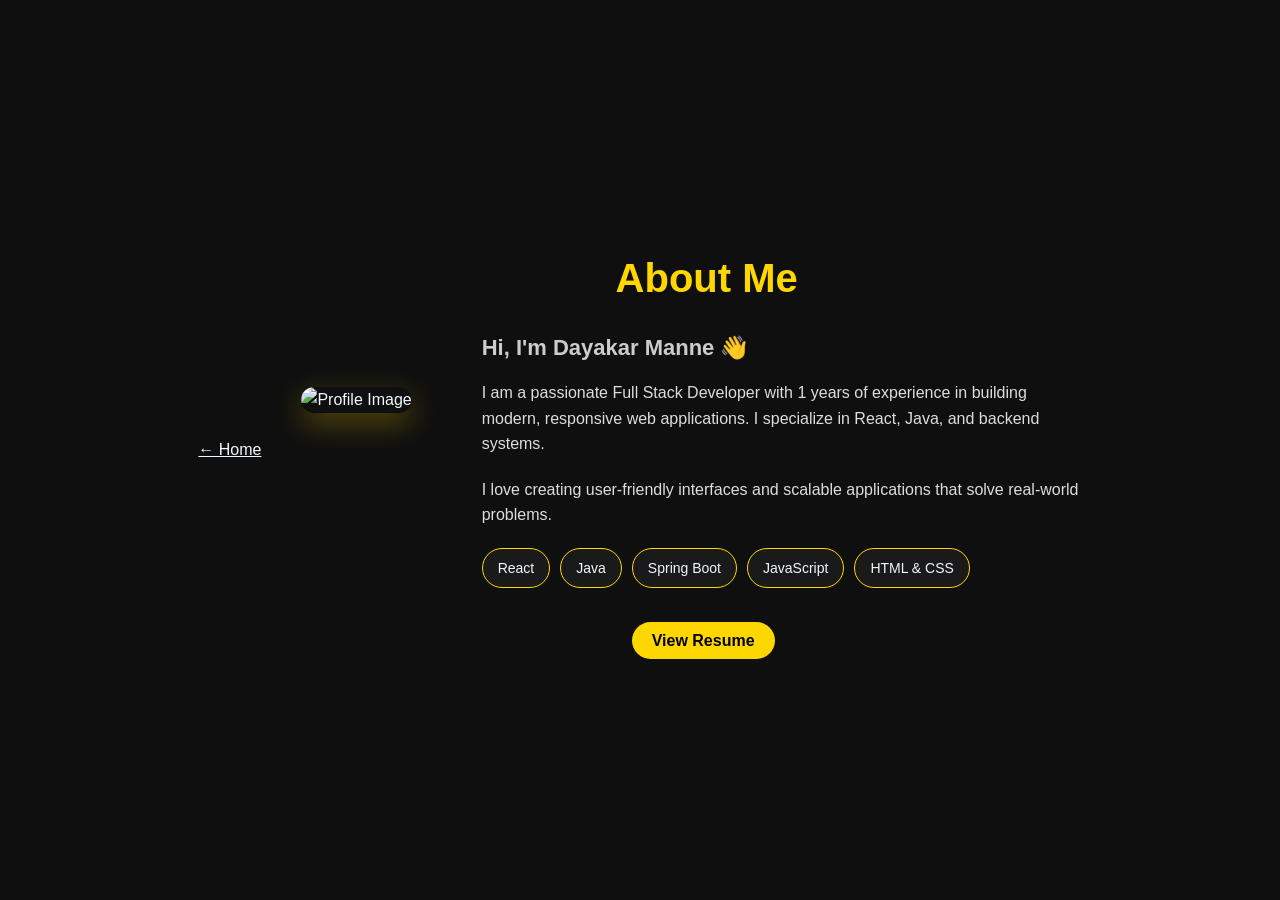
==== about.html @ b85f764d "Add About and Contact pages with styling and functionality" ====
<!DOCTYPE html>
<html lang="en">
<head>
  <meta charset="UTF-8">
  <meta name="viewport" content="width=device-width, initial-scale=1.0">
  <link rel="stylesheet" href="/portfolio/portstyle.css">
  <title>About Me</title>

  <style>
    * {
      margin: 0;
      padding: 0;
      box-sizing: border-box;
         color: aliceblue;
  font-family: "Saira Stencil", sans-serif;
    }

    body {
      background: #0f0f0f;
      color: #fff;
      line-height: 1.6;
    }

    .about-section {
      display: flex;
      align-items: center;
      justify-content: center;
      min-height: 100vh;
      padding: 50px;
    }

    .about-container {
      max-width: 1100px;
      display: flex;
      gap: 40px;
      align-items: center;
      flex-wrap: wrap;
    }

    .about-image img {
      width: 300px;
      background-attachment: fixed;
      border-radius: 200px;
     margin-bottom:100px;
     margin-right:30px;
   
      align-items:center;
      box-shadow: 0 10px 30px rgba(255, 215, 0, 0.3);
    }

    .about-content {
      max-width: 600px;
    }

    .about-content h1 {
      font-size: 40px;
      margin-bottom: 20px;
      color: gold;
    text-align:center;
    margin-right:150px;
    }

    .about-content h3 {
      font-size: 22px;
      margin-bottom: 15px;
      color: #ccc;
    }

    .about-content p {
      margin-bottom: 20px;
      color: #ddd;
    }

    .skills {
      display: flex;
      flex-wrap: wrap;
      gap: 10px;
      margin-bottom: 20px;
    }

    .skills span {
      background: #1a1a1a;
      padding: 8px 15px;
      border-radius: 20px;
      border: 1px solid gold;
      font-size: 14px;
      margin-bottom:20px ;
    }
    .skills span:hover {
      background: gold;
      color: #000;
      border-color: gold;
    }

    .btn {

      margin-left: 150px;
      text-align: center;
      padding: 10px 20px;
      background: gold;
      color: #000;
      text-decoration: none;
      border-radius: 25px;
      font-weight: bold;
      transition: 0.3s;
    }

    .btn:hover {
      background: #fff;
    }

    /* Responsive */
    @media (max-width: 768px) {
      .about-container {
        flex-direction: column;
        text-align: center;
      }

      .about-image img {
        width: 200px;
      }
    }
  </style>
</head>

<body>

<section class="about-section">
  <div class="about-container">
  <a class="home" href="/portfolio/port.html">  &larr; Home</a>

    <!-- Image -->
    <div class="about-image">
      <img src="https://res.cloudinary.com/daarlhq52/image/upload/v1775071269/WhatsApp_Image_2026-04-02_at_12.23.56_AM_zavz5o.jpg" alt="Profile Image">
    </div>

    <!-- Content -->
    <div class="about-content">
      <h1>About Me</h1>
      <h3>Hi, I'm Dayakar Manne 👋</h3>

      <p>
        I am a passionate Full Stack Developer with 1 years of experience in building
        modern, responsive web applications. I specialize in React, Java, and backend systems.
      </p>

      <p>
        I love creating user-friendly interfaces and scalable applications that solve real-world problems.
      </p>
  
      <!-- Skills -->
      <div class="skills">
        <span>React</span>
        <span>Java</span>
        <span>Spring Boot</span>
        <span>JavaScript</span>
        <span>HTML & CSS</span>
      </div>

      <!-- Button -->
      <a href="/resume/resume.html" class="btn">View Resume</a>
    </div>

  </div>
</section>

</body>
</html>
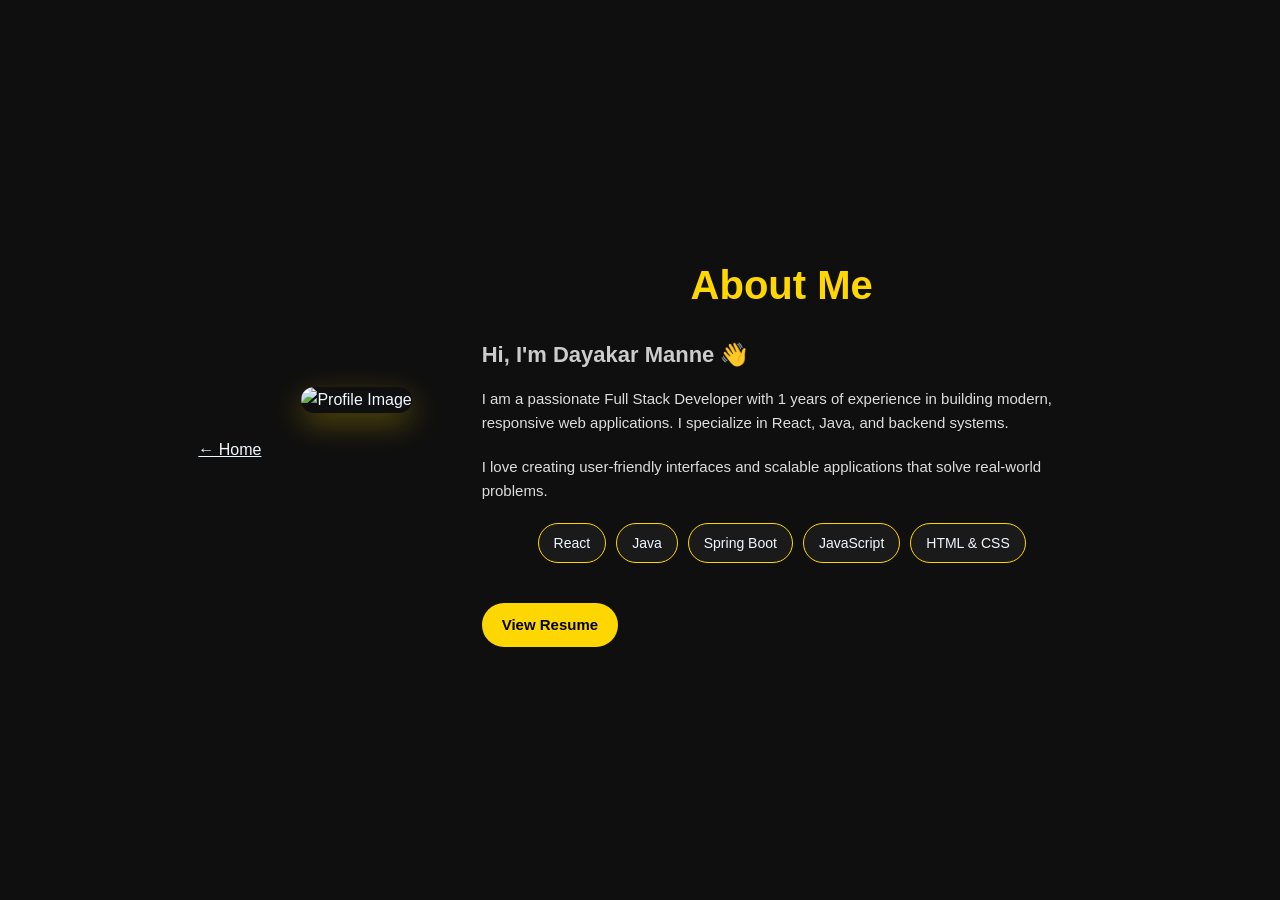
==== commit 45b57329: "Enhance styling and responsiveness across About, Contact, and Projects pages" ====
--- a/about.html
+++ b/about.html
@@ -26,7 +26,7 @@
       align-items: center;
       justify-content: center;
       min-height: 100vh;
-      padding: 50px;
+      padding: 50px 20px;
     }
 
     .about-container {
@@ -39,11 +39,13 @@
 
     .about-image img {
       width: 300px;
+      height: 300px;
+      object-fit: cover;
       background-attachment: fixed;
       border-radius: 200px;
      margin-bottom:100px;
      margin-right:30px;
-   
+     flex-shrink: 0;
       align-items:center;
       box-shadow: 0 10px 30px rgba(255, 215, 0, 0.3);
     }
@@ -57,18 +59,22 @@
       margin-bottom: 20px;
       color: gold;
     text-align:center;
-    margin-right:150px;
+    margin-right:0;
+    font-weight: 700;
     }
 
     .about-content h3 {
       font-size: 22px;
       margin-bottom: 15px;
       color: #ccc;
+      font-weight: 600;
     }
 
     .about-content p {
       margin-bottom: 20px;
       color: #ddd;
+      line-height: 1.6;
+      font-size: 15px;
     }
 
     .skills {
@@ -76,6 +82,7 @@
       flex-wrap: wrap;
       gap: 10px;
       margin-bottom: 20px;
+      justify-content: center;
     }
 
     .skills span {
@@ -85,6 +92,9 @@
       border: 1px solid gold;
       font-size: 14px;
       margin-bottom:20px ;
+      white-space: nowrap;
+      font-weight: 500;
+      transition: 0.3s;
     }
     .skills span:hover {
       background: gold;
@@ -93,8 +103,7 @@
     }
 
     .btn {
-
-      margin-left: 150px;
+      margin-left: 0;
       text-align: center;
       padding: 10px 20px;
       background: gold;
@@ -103,21 +112,116 @@
       border-radius: 25px;
       font-weight: bold;
       transition: 0.3s;
+      display: inline-block;
+      font-size: 15px;
     }
 
     .btn:hover {
       background: #fff;
+      transform: scale(1.05);
     }
 
     /* Responsive */
+    @media (max-width: 1024px) {
+      .about-section {
+        padding: 40px 20px;
+        min-height: auto;
+      }
+      
+      .about-image img {
+        width: 250px;
+        height: 250px;
+        margin-bottom: 30px;
+        margin-right: 20px;
+      }
+    }
+    
     @media (max-width: 768px) {
       .about-container {
         flex-direction: column;
         text-align: center;
+        gap: 20px;
       }
 
       .about-image img {
         width: 200px;
+        height: 200px;
+        margin-bottom: 20px;
+        margin-right: 0;
+      }
+      
+      .about-content h1 {
+        font-size: 32px;
+      }
+      
+      .about-content h3 {
+        font-size: 18px;
+      }
+      
+      .about-content p {
+        font-size: 14px;
+        line-height: 1.5;
+      }
+      
+      .skills {
+        justify-content: center;
+      }
+      
+      .skills span {
+        font-size: 13px;
+        padding: 7px 13px;
+      }
+      
+      .btn {
+        padding: 10px 18px;
+        font-size: 14px;
+      }
+    }
+    
+    @media (max-width: 480px) {
+      .about-section {
+        padding: 20px 10px;
+        min-height: auto;
+      }
+      
+      .about-image img {
+        width: 150px;
+        height: 150px;
+        margin-bottom: 15px;
+      }
+      
+      .about-content {
+        max-width: 100%;
+      }
+      
+      .about-content h1 {
+        font-size: 26px;
+        margin-bottom: 12px;
+      }
+      
+      .about-content h3 {
+        font-size: 16px;
+      }
+      
+      .about-content p {
+        font-size: 13px;
+        margin-bottom: 12px;
+        line-height: 1.5;
+      }
+      
+      .skills {
+        gap: 8px;
+      }
+      
+      .skills span {
+        padding: 6px 11px;
+        font-size: 12px;
+        margin-bottom: 6px;
+      }
+      
+      .btn {
+        padding: 8px 16px;
+        font-size: 13px;
       }
     }
   </style>
@@ -127,7 +231,7 @@
 
 <section class="about-section">
   <div class="about-container">
-  <a class="home" href="/portfolio/port.html">  &larr; Home</a>
+  <a class="home" href="./index.html">  &larr; Home</a>
 
     <!-- Image -->
     <div class="about-image">
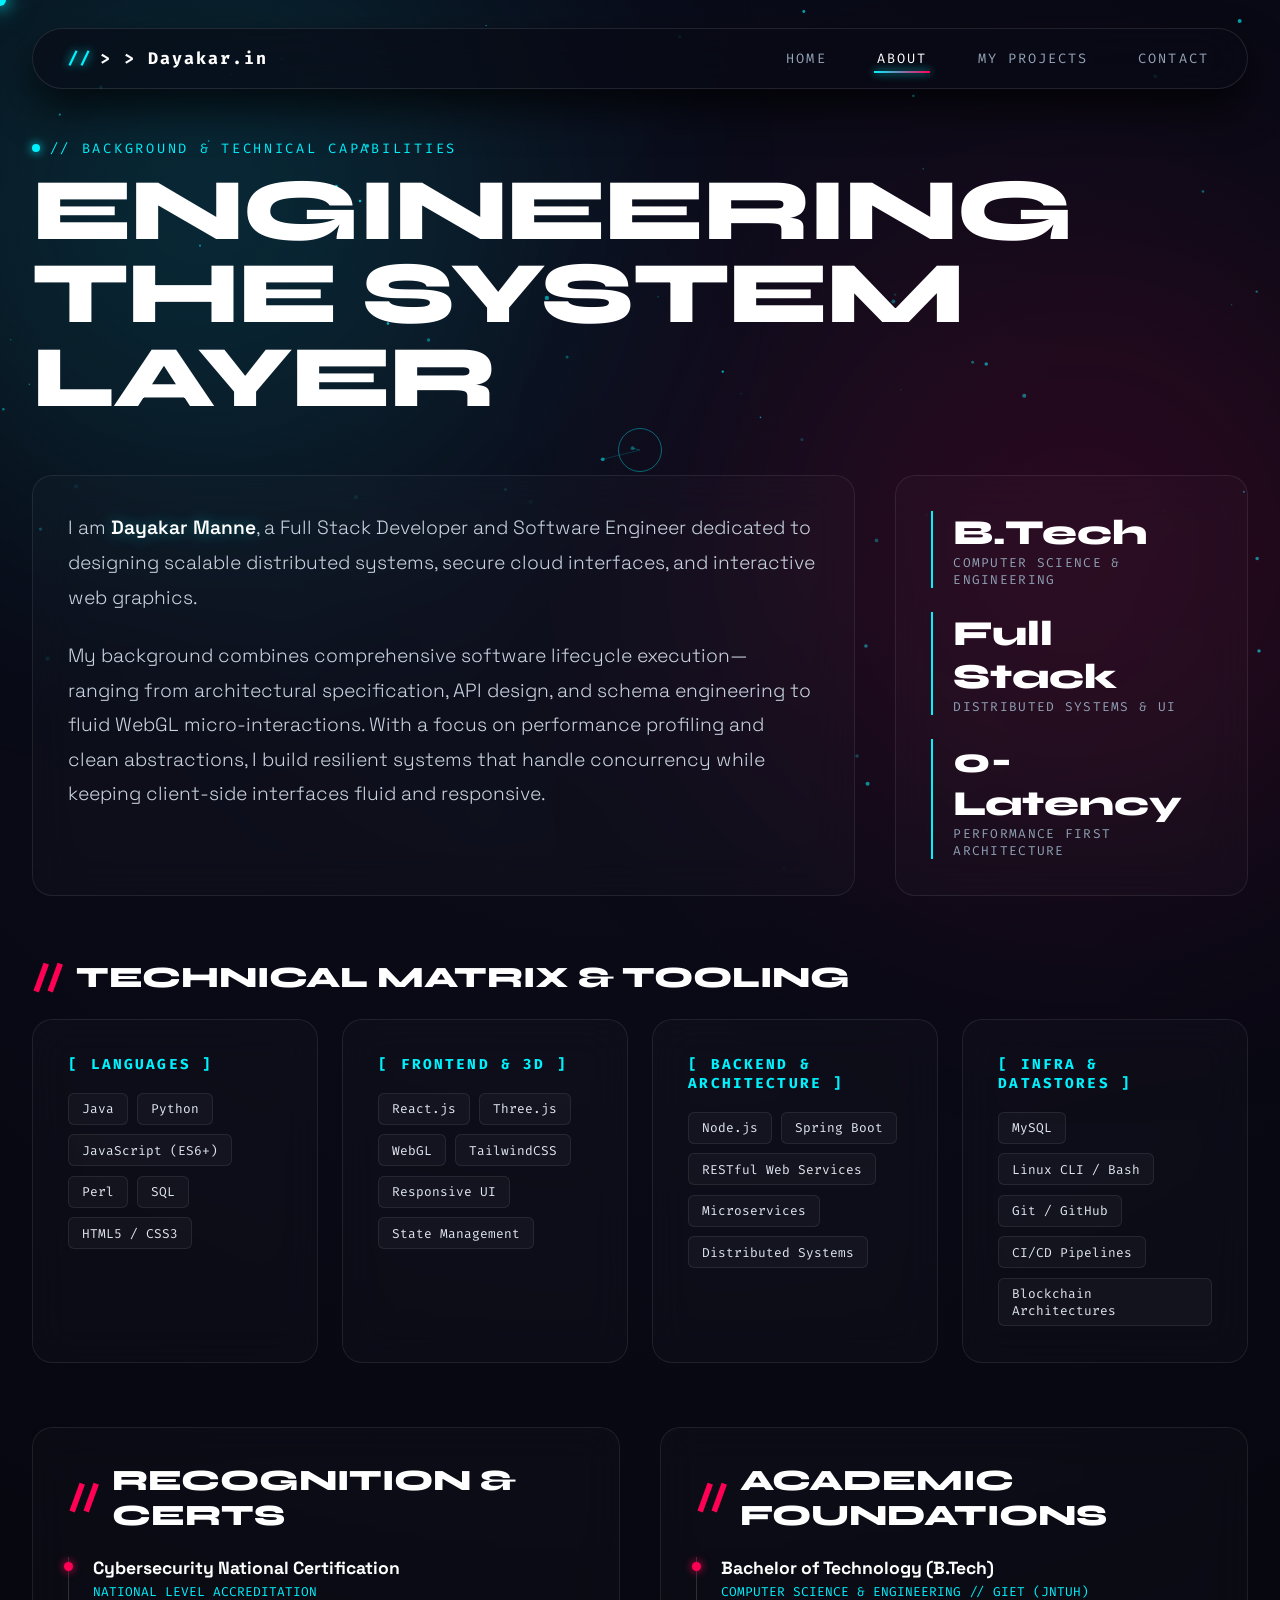
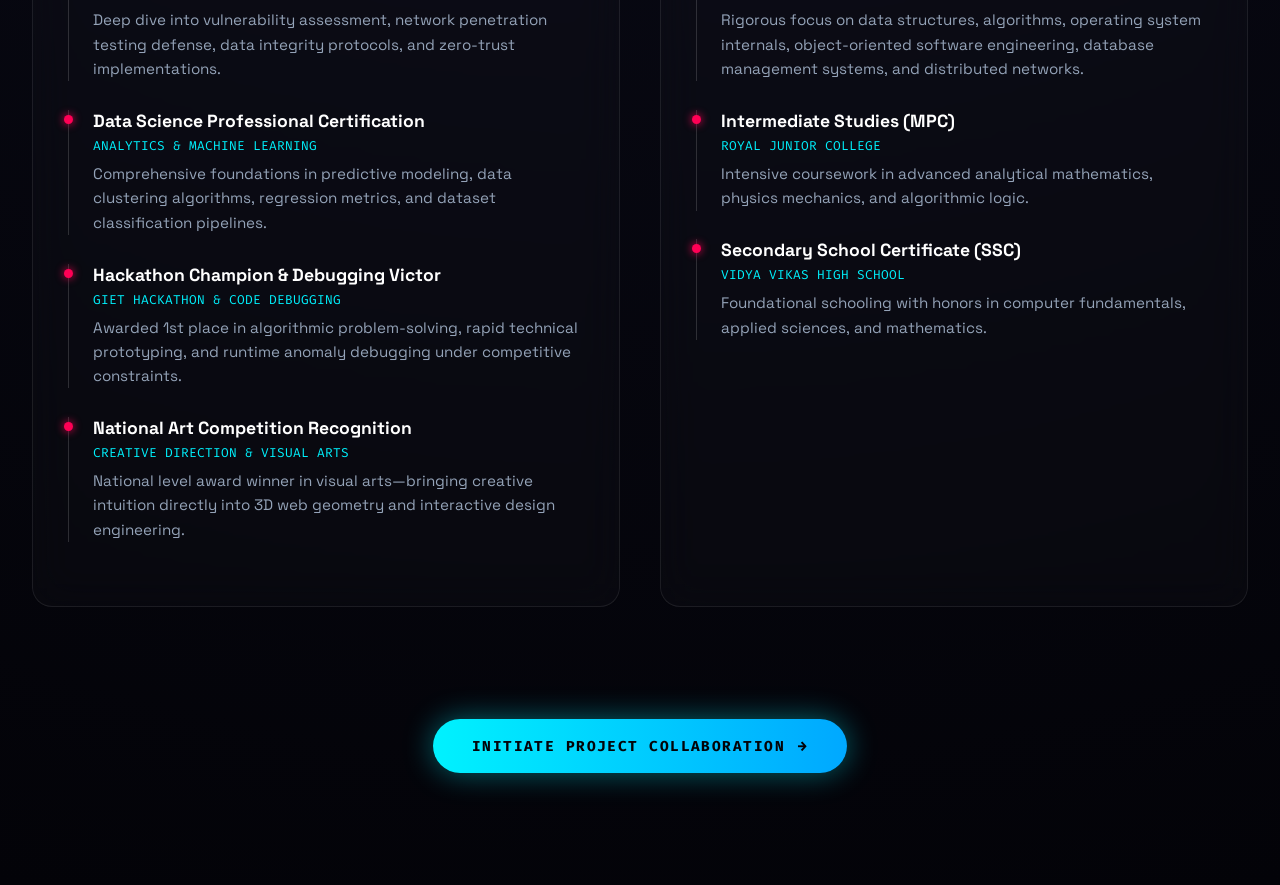
==== commit 142e46db: "Add files via upload" ====
--- a/about.html
+++ b/about.html
@@ -1,272 +1,733 @@
-<!DOCTYPE html>
-<html lang="en">
-<head>
-  <meta charset="UTF-8">
-  <meta name="viewport" content="width=device-width, initial-scale=1.0">
-  <link rel="stylesheet" href="/portfolio/portstyle.css">
-  <title>About Me</title>
-
-  <style>
-    * {
-      margin: 0;
-      padding: 0;
-      box-sizing: border-box;
-         color: aliceblue;
-  font-family: "Saira Stencil", sans-serif;
-    }
-
-    body {
-      background: #0f0f0f;
-      color: #fff;
-      line-height: 1.6;
-    }
-
-    .about-section {
-      display: flex;
-      align-items: center;
-      justify-content: center;
-      min-height: 100vh;
-      padding: 50px 20px;
-    }
-
-    .about-container {
-      max-width: 1100px;
-      display: flex;
-      gap: 40px;
-      align-items: center;
-      flex-wrap: wrap;
-    }
-
-    .about-image img {
-      width: 300px;
-      height: 300px;
-      object-fit: cover;
-      background-attachment: fixed;
-      border-radius: 200px;
-     margin-bottom:100px;
-     margin-right:30px;
-     flex-shrink: 0;
-      align-items:center;
-      box-shadow: 0 10px 30px rgba(255, 215, 0, 0.3);
-    }
-
-    .about-content {
-      max-width: 600px;
-    }
-
-    .about-content h1 {
-      font-size: 40px;
-      margin-bottom: 20px;
-      color: gold;
-    text-align:center;
-    margin-right:0;
-    font-weight: 700;
-    }
-
-    .about-content h3 {
-      font-size: 22px;
-      margin-bottom: 15px;
-      color: #ccc;
-      font-weight: 600;
-    }
-
-    .about-content p {
-      margin-bottom: 20px;
-      color: #ddd;
-      line-height: 1.6;
-      font-size: 15px;
-    }
-
-    .skills {
-      display: flex;
-      flex-wrap: wrap;
-      gap: 10px;
-      margin-bottom: 20px;
-      justify-content: center;
-    }
-
-    .skills span {
-      background: #1a1a1a;
-      padding: 8px 15px;
-      border-radius: 20px;
-      border: 1px solid gold;
-      font-size: 14px;
-      margin-bottom:20px ;
-      white-space: nowrap;
-      font-weight: 500;
-      transition: 0.3s;
-    }
-    .skills span:hover {
-      background: gold;
-      color: #000;
-      border-color: gold;
-    }
-
-    .btn {
-      margin-left: 0;
-      text-align: center;
-      padding: 10px 20px;
-      background: gold;
-      color: #000;
-      text-decoration: none;
-      border-radius: 25px;
-      font-weight: bold;
-      transition: 0.3s;
-      display: inline-block;
-      font-size: 15px;
-    }
-
-    .btn:hover {
-      background: #fff;
-      transform: scale(1.05);
-    }
-
-    /* Responsive */
-    @media (max-width: 1024px) {
-      .about-section {
-        padding: 40px 20px;
-        min-height: auto;
-      }
-      
-      .about-image img {
-        width: 250px;
-        height: 250px;
-        margin-bottom: 30px;
-        margin-right: 20px;
-      }
-    }
-    
-    @media (max-width: 768px) {
-      .about-container {
-        flex-direction: column;
-        text-align: center;
-        gap: 20px;
-      }
-
-      .about-image img {
-        width: 200px;
-        height: 200px;
-        margin-bottom: 20px;
-        margin-right: 0;
-      }
-      
-      .about-content h1 {
-        font-size: 32px;
-      }
-      
-      .about-content h3 {
-        font-size: 18px;
-      }
-      
-      .about-content p {
-        font-size: 14px;
-        line-height: 1.5;
-      }
-      
-      .skills {
-        justify-content: center;
-      }
-      
-      .skills span {
-        font-size: 13px;
-        padding: 7px 13px;
-      }
-      
-      .btn {
-        padding: 10px 18px;
-        font-size: 14px;
-      }
-    }
-    
-    @media (max-width: 480px) {
-      .about-section {
-        padding: 20px 10px;
-        min-height: auto;
-      }
-      
-      .about-image img {
-        width: 150px;
-        height: 150px;
-        margin-bottom: 15px;
-      }
-      
-      .about-content {
-        max-width: 100%;
-      }
-      
-      .about-content h1 {
-        font-size: 26px;
-        margin-bottom: 12px;
-      }
-      
-      .about-content h3 {
-        font-size: 16px;
-      }
-      
-      .about-content p {
-        font-size: 13px;
-        margin-bottom: 12px;
-        line-height: 1.5;
-      }
-      
-      .skills {
-        gap: 8px;
-      }
-      
-      .skills span {
-        padding: 6px 11px;
-        font-size: 12px;
-        margin-bottom: 6px;
-      }
-      
-      .btn {
-        padding: 8px 16px;
-        font-size: 13px;
-      }
-    }
-  </style>
-</head>
-
-<body>
-
-<section class="about-section">
-  <div class="about-container">
-  <a class="home" href="./index.html">  &larr; Home</a>
-
-    <!-- Image -->
-    <div class="about-image">
-      <img src="https://res.cloudinary.com/daarlhq52/image/upload/v1775071269/WhatsApp_Image_2026-04-02_at_12.23.56_AM_zavz5o.jpg" alt="Profile Image">
-    </div>
-
-    <!-- Content -->
-    <div class="about-content">
-      <h1>About Me</h1>
-      <h3>Hi, I'm Dayakar Manne 👋</h3>
-
-      <p>
-        I am a passionate Full Stack Developer with 1 years of experience in building
-        modern, responsive web applications. I specialize in React, Java, and backend systems.
-      </p>
-
-      <p>
-        I love creating user-friendly interfaces and scalable applications that solve real-world problems.
-      </p>
-  
-      <!-- Skills -->
-      <div class="skills">
-        <span>React</span>
-        <span>Java</span>
-        <span>Spring Boot</span>
-        <span>JavaScript</span>
-        <span>HTML & CSS</span>
-      </div>
-
-      <!-- Button -->
-      <a href="/resume/resume.html" class="btn">View Resume</a>
-    </div>
-
-  </div>
-</section>
-
-</body>
+<!DOCTYPE html>
+<html lang="en">
+<head>
+  <meta charset="UTF-8" />
+  <meta name="viewport" content="width=device-width, initial-scale=1.0" />
+  <title>About // Dayakar Manne — Full Stack Architect</title>
+
+  <!-- Google Fonts -->
+  <link rel="preconnect" href="https://fonts.googleapis.com">
+  <link rel="preconnect" href="https://fonts.gstatic.com" crossorigin>
+  <link href="https://fonts.googleapis.com/css2?family=Fira+Code:wght@400;500;700&family=Syne:wght@700;800;900&family=Space+Grotesk:wght@300;400;500;600;700&display=swap" rel="stylesheet">
+
+  <style>
+    :root {
+      --bg: #030308;
+      --cyan: #00f2fe;
+      --pink: #ff0055;
+      --amber: #ffd600;
+      --border: rgba(255, 255, 255, 0.08);
+      --font-display: 'Syne', sans-serif;
+      --font-mono: 'Fira Code', monospace;
+      --font-body: 'Space Grotesk', sans-serif;
+    }
+
+    * {
+      box-sizing: border-box;
+      margin: 0;
+      padding: 0;
+      user-select: none;
+      -webkit-user-select: none;
+      cursor: none !important;
+    }
+
+    html {
+      scroll-behavior: smooth;
+    }
+
+    body {
+      background-color: var(--bg);
+      color: #fff;
+      font-family: var(--font-body);
+      min-height: 100vh;
+      overflow-x: hidden;
+      background: radial-gradient(circle at 50% 15%, #0c0d1c 0%, #030308 100%);
+    }
+
+    /* Ambient Spatial Lighting */
+    .ambient-glow {
+      position: fixed;
+      width: 600px;
+      height: 600px;
+      border-radius: 50%;
+      pointer-events: none;
+      z-index: 2;
+      filter: blur(140px);
+      opacity: 0.15;
+    }
+    .glow-1 { top: -100px; left: -100px; background: var(--cyan); }
+    .glow-2 { bottom: 50px; right: -100px; background: var(--pink); }
+
+    /* Canvas Layer */
+    #fx-canvas {
+      position: fixed;
+      top: 0;
+      left: 0;
+      width: 100vw;
+      height: 100vh;
+      z-index: 1;
+      pointer-events: none !important;
+    }
+
+    /* Custom Cursor */
+    #custom-cursor {
+      position: fixed;
+      width: 12px;
+      height: 12px;
+      background: var(--cyan);
+      border-radius: 50%;
+      pointer-events: none !important;
+      z-index: 999999;
+      transform: translate(-50%, -50%);
+      box-shadow: 0 0 15px var(--cyan), 0 0 30px var(--cyan);
+      transition: width 0.2s, height 0.2s, background 0.2s;
+    }
+
+    #cursor-follower {
+      position: fixed;
+      width: 44px;
+      height: 44px;
+      border: 1.5px solid rgba(0, 242, 254, 0.4);
+      border-radius: 50%;
+      pointer-events: none !important;
+      z-index: 999998;
+      transform: translate(-50%, -50%);
+      transition: transform 0.08s ease-out, width 0.2s, height 0.2s, border-color 0.2s;
+    }
+
+    /* Floating Navbar */
+    .nav-header {
+      position: fixed;
+      top: 1.75rem;
+      left: 50%;
+      transform: translateX(-50%);
+      width: calc(100% - 4rem);
+      max-width: 1350px;
+      display: flex;
+      align-items: center;
+      justify-content: space-between;
+      padding: 0.9rem 2.2rem;
+      background: rgba(8, 10, 20, 0.65);
+      backdrop-filter: blur(25px);
+      -webkit-backdrop-filter: blur(25px);
+      border: 1px solid rgba(255, 255, 255, 0.1);
+      border-radius: 100px;
+      z-index: 99990;
+      pointer-events: auto !important;
+      box-shadow: 0 20px 40px rgba(0, 0, 0, 0.7);
+    }
+
+    .nav-logo {
+      font-family: var(--font-mono);
+      font-weight: 700;
+      font-size: 1.05rem;
+      color: #fff;
+      text-decoration: none;
+      letter-spacing: 0.12em;
+      display: inline-flex;
+      align-items: center;
+      gap: 0.5rem;
+    }
+
+    .nav-logo span {
+      color: var(--cyan);
+      text-shadow: 0 0 10px var(--cyan);
+    }
+
+    .nav-links {
+      display: flex;
+      align-items: center;
+      gap: 2.75rem;
+      list-style: none;
+    }
+
+    .nav-link {
+      display: inline-block;
+      padding: 0.4rem 0.2rem;
+      font-family: var(--font-mono);
+      font-size: 0.85rem;
+      color: #94a3b8;
+      text-decoration: none;
+      letter-spacing: 0.15em;
+      text-transform: uppercase;
+      position: relative;
+      transition: color 0.3s ease;
+    }
+
+    .nav-link.active,
+    .nav-link:hover {
+      color: #fff;
+    }
+
+    .nav-link::after {
+      content: '';
+      position: absolute;
+      bottom: 0px;
+      left: 0;
+      width: 0%;
+      height: 2px;
+      background: linear-gradient(90deg, var(--cyan), var(--pink));
+      box-shadow: 0 0 8px var(--cyan);
+      transition: width 0.35s cubic-bezier(0.16, 1, 0.3, 1);
+    }
+
+    .nav-link.active::after,
+    .nav-link:hover::after {
+      width: 100%;
+    }
+
+    /* Main Container */
+    .about-viewport {
+      position: relative;
+      z-index: 3;
+      max-width: 1350px;
+      margin: 0 auto;
+      padding: 8.5rem 2rem 6rem 2rem;
+    }
+
+    /* Section Headings */
+    .header-block {
+      margin-bottom: 3.5rem;
+    }
+
+    .section-eyebrow {
+      display: inline-flex;
+      align-items: center;
+      gap: 0.6rem;
+      font-family: var(--font-mono);
+      font-size: 0.85rem;
+      letter-spacing: 0.2em;
+      color: var(--cyan);
+      text-transform: uppercase;
+      margin-bottom: 0.75rem;
+    }
+
+    .pulse-dot {
+      width: 8px;
+      height: 8px;
+      border-radius: 50%;
+      background: var(--cyan);
+      box-shadow: 0 0 10px var(--cyan);
+    }
+
+    .page-title {
+      font-family: var(--font-display);
+      font-size: clamp(2.8rem, 7vw, 5.5rem);
+      font-weight: 900;
+      line-height: 0.95;
+      text-transform: uppercase;
+      letter-spacing: -0.02em;
+    }
+
+    /* Glass Panels */
+    .glass-card {
+      background: rgba(255, 255, 255, 0.02);
+      border: 1px solid var(--border);
+      border-radius: 20px;
+      backdrop-filter: blur(20px);
+      -webkit-backdrop-filter: blur(20px);
+      padding: 2.2rem;
+      transition: border-color 0.3s ease, transform 0.3s ease;
+    }
+
+    .glass-card:hover {
+      border-color: rgba(0, 242, 254, 0.3);
+      transform: translateY(-4px);
+    }
+
+    /* 2-Column Hero Profile Bio */
+    .bio-grid {
+      display: grid;
+      grid-template-columns: 1.4fr 0.6fr;
+      gap: 2.5rem;
+      margin-bottom: 4rem;
+    }
+
+    .bio-text {
+      font-size: 1.2rem;
+      line-height: 1.8;
+      color: #cbd5e1;
+      font-weight: 300;
+    }
+
+    .bio-text p:not(:last-child) {
+      margin-bottom: 1.5rem;
+    }
+
+    .bio-highlight {
+      color: #fff;
+      font-weight: 600;
+      text-shadow: 0 0 15px rgba(0, 242, 254, 0.4);
+    }
+
+    .quick-stats {
+      display: flex;
+      flex-direction: column;
+      justify-content: space-around;
+      gap: 1.5rem;
+    }
+
+    .stat-row {
+      border-left: 2px solid var(--cyan);
+      padding-left: 1.25rem;
+    }
+
+    .stat-val {
+      font-family: var(--font-display);
+      font-size: 2.2rem;
+      font-weight: 900;
+      color: #fff;
+    }
+
+    .stat-lbl {
+      font-family: var(--font-mono);
+      font-size: 0.8rem;
+      color: #8fa0b5;
+      letter-spacing: 0.1em;
+      text-transform: uppercase;
+    }
+
+    /* Sub-section headings */
+    .sub-heading {
+      font-family: var(--font-display);
+      font-size: 1.85rem;
+      font-weight: 800;
+      text-transform: uppercase;
+      margin-bottom: 1.5rem;
+      display: flex;
+      align-items: center;
+      gap: 0.75rem;
+    }
+
+    .sub-heading span {
+      color: var(--pink);
+    }
+
+    /* Skills Grid */
+    .skills-section {
+      margin-bottom: 4rem;
+    }
+
+    .skills-grid {
+      display: grid;
+      grid-template-columns: repeat(auto-fit, minmax(280px, 1fr));
+      gap: 1.5rem;
+    }
+
+    .skill-card h4 {
+      font-family: var(--font-mono);
+      font-size: 0.9rem;
+      color: var(--cyan);
+      letter-spacing: 0.15em;
+      text-transform: uppercase;
+      margin-bottom: 1.2rem;
+      display: flex;
+      align-items: center;
+      gap: 0.5rem;
+    }
+
+    .tags-list {
+      display: flex;
+      flex-wrap: wrap;
+      gap: 0.6rem;
+    }
+
+    .tag-badge {
+      font-family: var(--font-mono);
+      font-size: 0.8rem;
+      padding: 0.4rem 0.8rem;
+      background: rgba(255, 255, 255, 0.03);
+      border: 1px solid rgba(255, 255, 255, 0.08);
+      border-radius: 6px;
+      color: #e2e8f0;
+      transition: all 0.25s ease;
+    }
+
+    .tag-badge:hover {
+      background: rgba(0, 242, 254, 0.1);
+      border-color: var(--cyan);
+      color: #fff;
+      box-shadow: 0 0 10px rgba(0, 242, 254, 0.3);
+    }
+
+    /* Certifications & Milestones Grid */
+    .dual-grid {
+      display: grid;
+      grid-template-columns: 1fr 1fr;
+      gap: 2.5rem;
+      margin-bottom: 4rem;
+    }
+
+    .timeline-item {
+      position: relative;
+      padding-left: 1.5rem;
+      margin-bottom: 1.8rem;
+      border-left: 1px solid rgba(255, 255, 255, 0.15);
+    }
+
+    .timeline-item::before {
+      content: '';
+      position: absolute;
+      left: -5px;
+      top: 5px;
+      width: 9px;
+      height: 9px;
+      border-radius: 50%;
+      background: var(--pink);
+      box-shadow: 0 0 8px var(--pink);
+    }
+
+    .timeline-title {
+      font-weight: 700;
+      font-size: 1.1rem;
+      margin-bottom: 0.3rem;
+      color: #fff;
+    }
+
+    .timeline-meta {
+      font-family: var(--font-mono);
+      font-size: 0.8rem;
+      color: var(--cyan);
+      margin-bottom: 0.5rem;
+    }
+
+    .timeline-desc {
+      font-size: 0.95rem;
+      line-height: 1.6;
+      color: #94a3b8;
+    }
+
+    /* Footer Marquee Banner */
+    .footer-action {
+      text-align: center;
+      padding: 3rem 0 1rem 0;
+    }
+
+    .action-btn {
+      display: inline-flex;
+      align-items: center;
+      gap: 0.8rem;
+      padding: 1.1rem 2.4rem;
+      background: linear-gradient(90deg, var(--cyan), #00a8ff);
+      color: #030308;
+      border-radius: 100px;
+      font-family: var(--font-mono);
+      font-size: 0.9rem;
+      font-weight: 700;
+      text-decoration: none;
+      letter-spacing: 0.1em;
+      box-shadow: 0 0 30px rgba(0, 242, 254, 0.4);
+      transition: transform 0.25s ease, box-shadow 0.25s ease;
+    }
+
+    .action-btn:hover {
+      transform: scale(1.05);
+      box-shadow: 0 0 45px rgba(0, 242, 254, 0.7);
+    }
+
+    @media (max-width: 992px) {
+      .bio-grid, .dual-grid { grid-template-columns: 1fr; }
+      .nav-links { gap: 1.25rem; }
+    }
+  </style>
+</head>
+<body>
+
+  <!-- Ambient Light Orbs -->
+  <div class="ambient-glow glow-1"></div>
+  <div class="ambient-glow glow-2"></div>
+
+  <!-- Interactive Constellation Canvas -->
+  <canvas id="fx-canvas"></canvas>
+
+  <!-- Custom Trailing Follower -->
+  <div id="custom-cursor"></div>
+  <div id="cursor-follower"></div>
+
+  <!-- Transparent Header -->
+  <header class="nav-header">
+    <a href="index.html#hero" class="nav-logo interactive">
+      <span>//</span>> >  Dayakar.in
+    </a>
+    <nav>
+      <ul class="nav-links">
+        <li><a href="/index.html" class="nav-link interactive">HOME</a></li>
+        <li><a href="/about.html" class="nav-link active interactive">ABOUT</a></li>
+        <li><a href="/project.html" class="nav-link interactive">MY PROJECTS</a></li>
+        <li><a href="/contact.html" class="nav-link interactive">CONTACT</a></li>
+      </ul>
+    </nav>
+  </header>
+
+  <!-- Main Content Structure -->
+  <main class="about-viewport">
+    
+    <!-- Header Title Block -->
+    <div class="header-block">
+      <div class="section-eyebrow">
+        <span class="pulse-dot"></span>
+        <span>// BACKGROUND & TECHNICAL CAPABILITIES</span>
+      </div>
+      <h1 class="page-title">ENGINEERING THE SYSTEM LAYER</h1>
+    </div>
+
+    <!-- 1. Bio Overview & Key Stats -->
+    <div class="bio-grid">
+      <div class="glass-card">
+        <div class="bio-text">
+          <p>
+            I am <span class="bio-highlight">Dayakar Manne</span>, a Full Stack Developer and Software Engineer dedicated to designing scalable distributed systems, secure cloud interfaces, and interactive web graphics.
+          </p>
+          <p>
+            My background combines comprehensive software lifecycle execution—ranging from architectural specification, API design, and schema engineering to fluid WebGL micro-interactions. With a focus on performance profiling and clean abstractions, I build resilient systems that handle concurrency while keeping client-side interfaces fluid and responsive.
+          </p>
+        </div>
+      </div>
+
+      <div class="glass-card quick-stats">
+        <div class="stat-row">
+          <div class="stat-val">B.Tech</div>
+          <div class="stat-lbl">Computer Science & Engineering</div>
+        </div>
+        <div class="stat-row">
+          <div class="stat-val">Full Stack</div>
+          <div class="stat-lbl">Distributed Systems & UI</div>
+        </div>
+        <div class="stat-row">
+          <div class="stat-val">0-Latency</div>
+          <div class="stat-lbl">Performance First Architecture</div>
+        </div>
+      </div>
+    </div>
+
+    <!-- 2. Technical Skills Matrix -->
+    <section class="skills-section">
+      <h2 class="sub-heading"><span>//</span> TECHNICAL MATRIX &amp; TOOLING</h2>
+      
+      <div class="skills-grid">
+        <!-- Programming Languages -->
+        <div class="glass-card skill-card interactive">
+          <h4>[ Languages ]</h4>
+          <div class="tags-list">
+            <span class="tag-badge">Java</span>
+            <span class="tag-badge">Python</span>
+            <span class="tag-badge">JavaScript (ES6+)</span>
+            <span class="tag-badge">Perl</span>
+            <span class="tag-badge">SQL</span>
+            <span class="tag-badge">HTML5 / CSS3</span>
+          </div>
+        </div>
+
+        <!-- Frontend Frameworks & Graphics -->
+        <div class="glass-card skill-card interactive">
+          <h4>[ Frontend &amp; 3D ]</h4>
+          <div class="tags-list">
+            <span class="tag-badge">React.js</span>
+            <span class="tag-badge">Three.js</span>
+            <span class="tag-badge">WebGL</span>
+            <span class="tag-badge">TailwindCSS</span>
+            <span class="tag-badge">Responsive UI</span>
+            <span class="tag-badge">State Management</span>
+          </div>
+        </div>
+
+        <!-- Backend & Systems -->
+        <div class="glass-card skill-card interactive">
+          <h4>[ Backend &amp; Architecture ]</h4>
+          <div class="tags-list">
+            <span class="tag-badge">Node.js</span>
+            <span class="tag-badge">Spring Boot</span>
+            <span class="tag-badge">RESTful Web Services</span>
+            <span class="tag-badge">Microservices</span>
+            <span class="tag-badge">Distributed Systems</span>
+          </div>
+        </div>
+
+        <!-- Infrastructure & Databases -->
+        <div class="glass-card skill-card interactive">
+          <h4>[ Infra &amp; Datastores ]</h4>
+          <div class="tags-list">
+            <span class="tag-badge">MySQL</span>
+            <span class="tag-badge">Linux CLI / Bash</span>
+            <span class="tag-badge">Git / GitHub</span>
+            <span class="tag-badge">CI/CD Pipelines</span>
+            <span class="tag-badge">Blockchain Architectures</span>
+          </div>
+        </div>
+      </div>
+    </section>
+
+    <!-- 3. Certifications & Academic Milestones -->
+    <div class="dual-grid">
+      <!-- Certifications & Recognitions -->
+      <div class="glass-card">
+        <h2 class="sub-heading"><span>//</span> RECOGNITION &amp; CERTS</h2>
+        
+        <div class="timeline-item">
+          <div class="timeline-title">Cybersecurity National Certification</div>
+          <div class="timeline-meta">NATIONAL LEVEL ACCREDITATION</div>
+          <div class="timeline-desc">
+            Deep dive into vulnerability assessment, network penetration testing defense, data integrity protocols, and zero-trust implementations.
+          </div>
+        </div>
+
+        <div class="timeline-item">
+          <div class="timeline-title">Data Science Professional Certification</div>
+          <div class="timeline-meta">ANALYTICS &amp; MACHINE LEARNING</div>
+          <div class="timeline-desc">
+            Comprehensive foundations in predictive modeling, data clustering algorithms, regression metrics, and dataset classification pipelines.
+          </div>
+        </div>
+
+        <div class="timeline-item">
+          <div class="timeline-title">Hackathon Champion &amp; Debugging Victor</div>
+          <div class="timeline-meta">GIET HACKATHON &amp; CODE DEBUGGING</div>
+          <div class="timeline-desc">
+            Awarded 1st place in algorithmic problem-solving, rapid technical prototyping, and runtime anomaly debugging under competitive constraints.
+          </div>
+        </div>
+
+        <div class="timeline-item">
+          <div class="timeline-title">National Art Competition Recognition</div>
+          <div class="timeline-meta">CREATIVE DIRECTION &amp; VISUAL ARTS</div>
+          <div class="timeline-desc">
+            National level award winner in visual arts—bringing creative intuition directly into 3D web geometry and interactive design engineering.
+          </div>
+        </div>
+      </div>
+
+      <!-- Education & Academics -->
+      <div class="glass-card">
+        <h2 class="sub-heading"><span>//</span> ACADEMIC FOUNDATIONS</h2>
+        
+        <div class="timeline-item">
+          <div class="timeline-title">Bachelor of Technology (B.Tech)</div>
+          <div class="timeline-meta">COMPUTER SCIENCE &amp; ENGINEERING // GIET (JNTUH)</div>
+          <div class="timeline-desc">
+            Rigorous focus on data structures, algorithms, operating system internals, object-oriented software engineering, database management systems, and distributed networks.
+          </div>
+        </div>
+
+        <div class="timeline-item">
+          <div class="timeline-title">Intermediate Studies (MPC)</div>
+          <div class="timeline-meta">ROYAL JUNIOR COLLEGE</div>
+          <div class="timeline-desc">
+            Intensive coursework in advanced analytical mathematics, physics mechanics, and algorithmic logic.
+          </div>
+        </div>
+
+        <div class="timeline-item">
+          <div class="timeline-title">Secondary School Certificate (SSC)</div>
+          <div class="timeline-meta">VIDYA VIKAS HIGH SCHOOL</div>
+          <div class="timeline-desc">
+            Foundational schooling with honors in computer fundamentals, applied sciences, and mathematics.
+          </div>
+        </div>
+      </div>
+    </div>
+
+    <!-- Call to action button -->
+    <div class="footer-action">
+      <a href="index.html#contact" class="action-btn interactive">
+        <span>INITIATE PROJECT COLLABORATION</span>
+        <span>&rarr;</span>
+      </a>
+    </div>
+
+  </main>
+
+  <script>
+    /* 1. CUSTOM CURSOR TRACKING & HOVER EXPANSION */
+    const cursorDot = document.getElementById('custom-cursor');
+    const cursorFollower = document.getElementById('cursor-follower');
+    let mouse = { x: window.innerWidth / 2, y: window.innerHeight / 2 };
+    let follower = { x: window.innerWidth / 2, y: window.innerHeight / 2 };
+
+    window.addEventListener('mousemove', (e) => {
+      mouse.x = e.clientX;
+      mouse.y = e.clientY;
+      cursorDot.style.left = `${e.clientX}px`;
+      cursorDot.style.top = `${e.clientY}px`;
+    });
+
+    document.addEventListener('mouseover', (e) => {
+      if (e.target.closest('.interactive, .nav-link, .nav-logo, .tag-badge, .action-btn')) {
+        cursorFollower.style.width = '65px';
+        cursorFollower.style.height = '65px';
+        cursorFollower.style.borderColor = 'rgba(255, 0, 85, 0.8)';
+      }
+    });
+
+    document.addEventListener('mouseout', (e) => {
+      if (e.target.closest('.interactive, .nav-link, .nav-logo, .tag-badge, .action-btn')) {
+        cursorFollower.style.width = '44px';
+        cursorFollower.style.height = '44px';
+        cursorFollower.style.borderColor = 'rgba(0, 242, 254, 0.4)';
+      }
+    });
+
+    /* 2. BACKGROUND CANVAS PARTICLES (Matches Index Theme) */
+    const canvas = document.getElementById('fx-canvas');
+    const ctx = canvas.getContext('2d');
+    let stars = [];
+    let w, h;
+
+    function resizeCanvas() {
+      w = canvas.width = window.innerWidth;
+      h = canvas.height = window.innerHeight;
+    }
+    window.addEventListener('resize', resizeCanvas);
+    resizeCanvas();
+
+    for (let i = 0; i < 90; i++) {
+      stars.push({
+        x: Math.random() * w,
+        y: Math.random() * h,
+        size: Math.random() * 1.8 + 0.4,
+        vx: (Math.random() - 0.5) * 0.3,
+        vy: (Math.random() - 0.5) * 0.3,
+        alpha: Math.random() * 0.6 + 0.2
+      });
+    }
+
+    function renderBackground() {
+      // Smooth Follower Lerp
+      follower.x += (mouse.x - follower.x) * 0.16;
+      follower.y += (mouse.y - follower.y) * 0.16;
+      cursorFollower.style.left = `${follower.x}px`;
+      cursorFollower.style.top = `${follower.y}px`;
+
+      ctx.clearRect(0, 0, w, h);
+      for (let i = 0; i < stars.length; i++) {
+        const s = stars[i];
+        s.x += s.vx;
+        s.y += s.vy;
+
+        if (s.x < 0) s.x = w;
+        if (s.x > w) s.x = 0;
+        if (s.y < 0) s.y = h;
+        if (s.y > h) s.y = 0;
+
+        ctx.beginPath();
+        ctx.arc(s.x, s.y, s.size, 0, Math.PI * 2);
+        ctx.fillStyle = `rgba(0, 242, 254, ${s.alpha})`;
+        ctx.fill();
+
+        // Node connections near cursor
+        const dCursor = Math.hypot(mouse.x - s.x, mouse.y - s.y);
+        if (dCursor < 120) {
+          ctx.beginPath();
+          ctx.moveTo(s.x, s.y);
+          ctx.lineTo(mouse.x, mouse.y);
+          ctx.strokeStyle = `rgba(0, 242, 254, ${(1 - dCursor / 120) * 0.3})`;
+          ctx.lineWidth = 0.8;
+          ctx.stroke();
+        }
+      }
+
+      requestAnimationFrame(renderBackground);
+    }
+    requestAnimationFrame(renderBackground);
+  </script>
+</body>
 </html>
